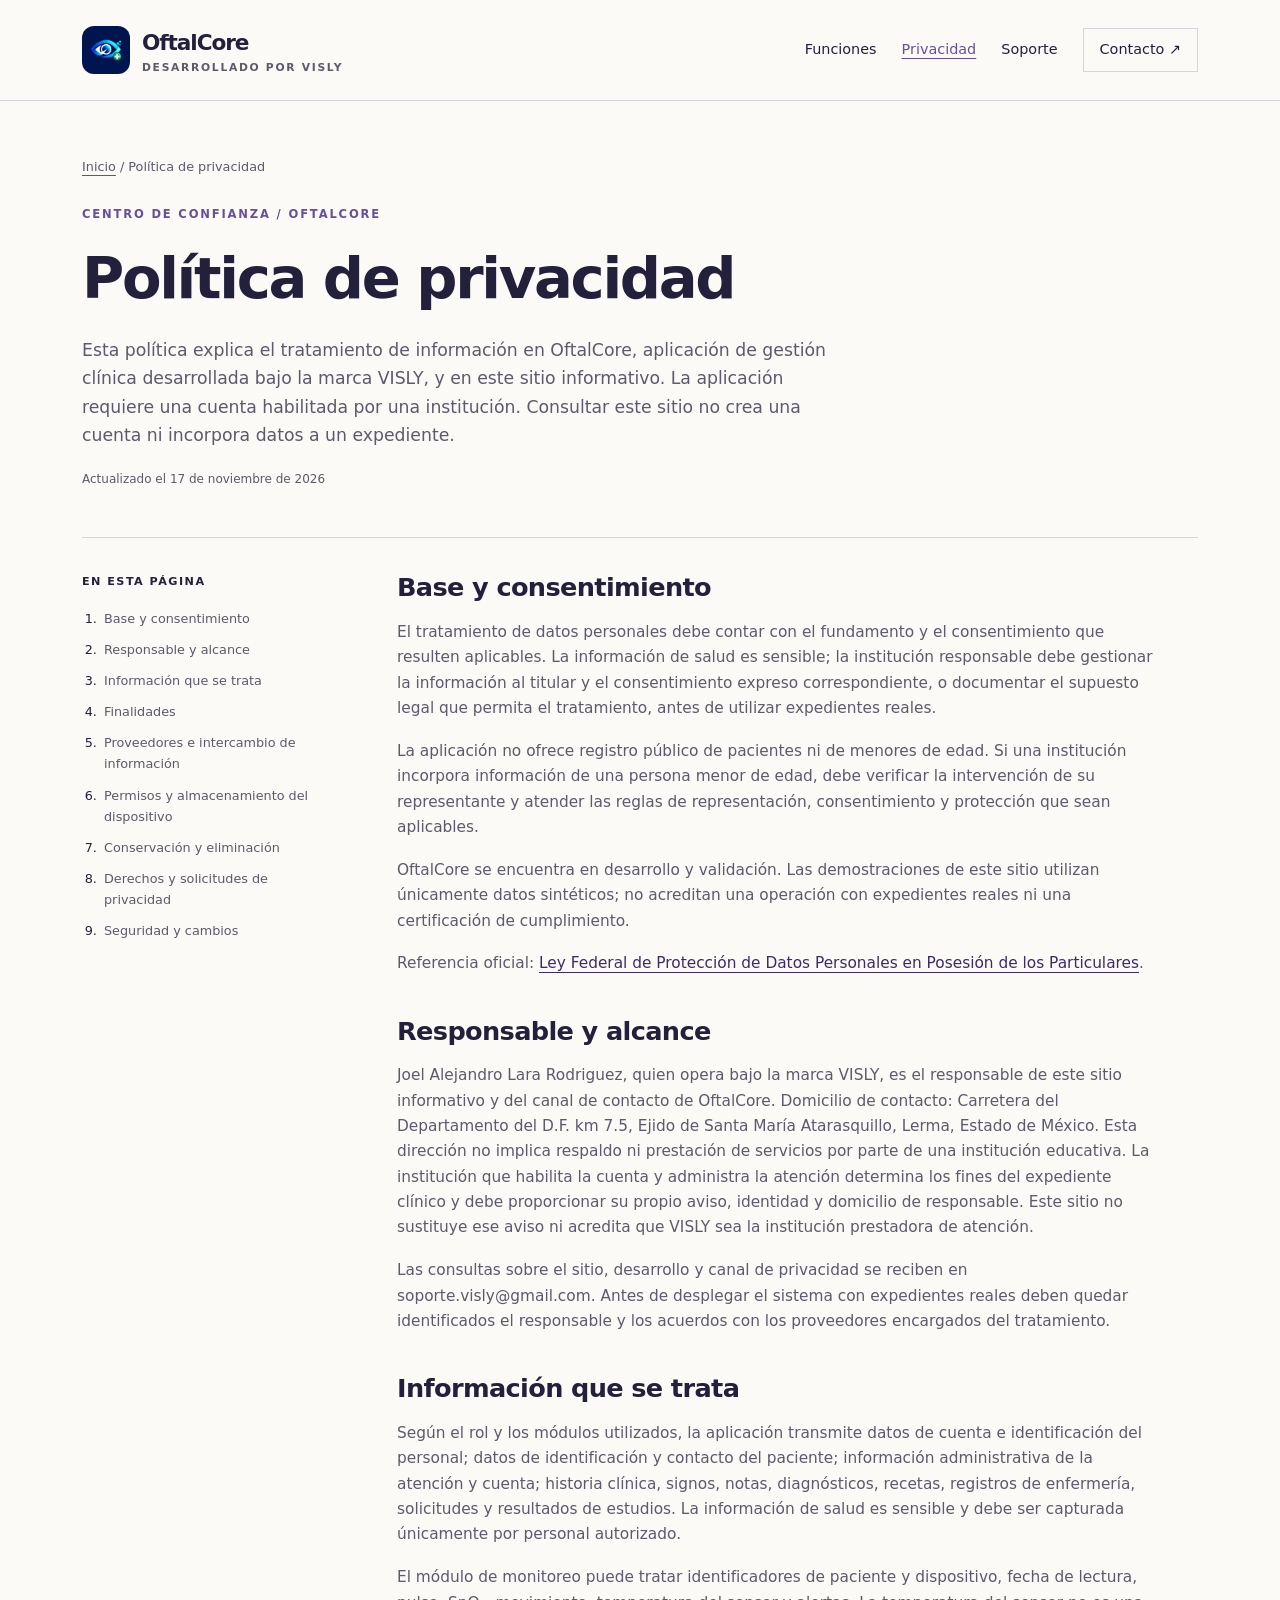
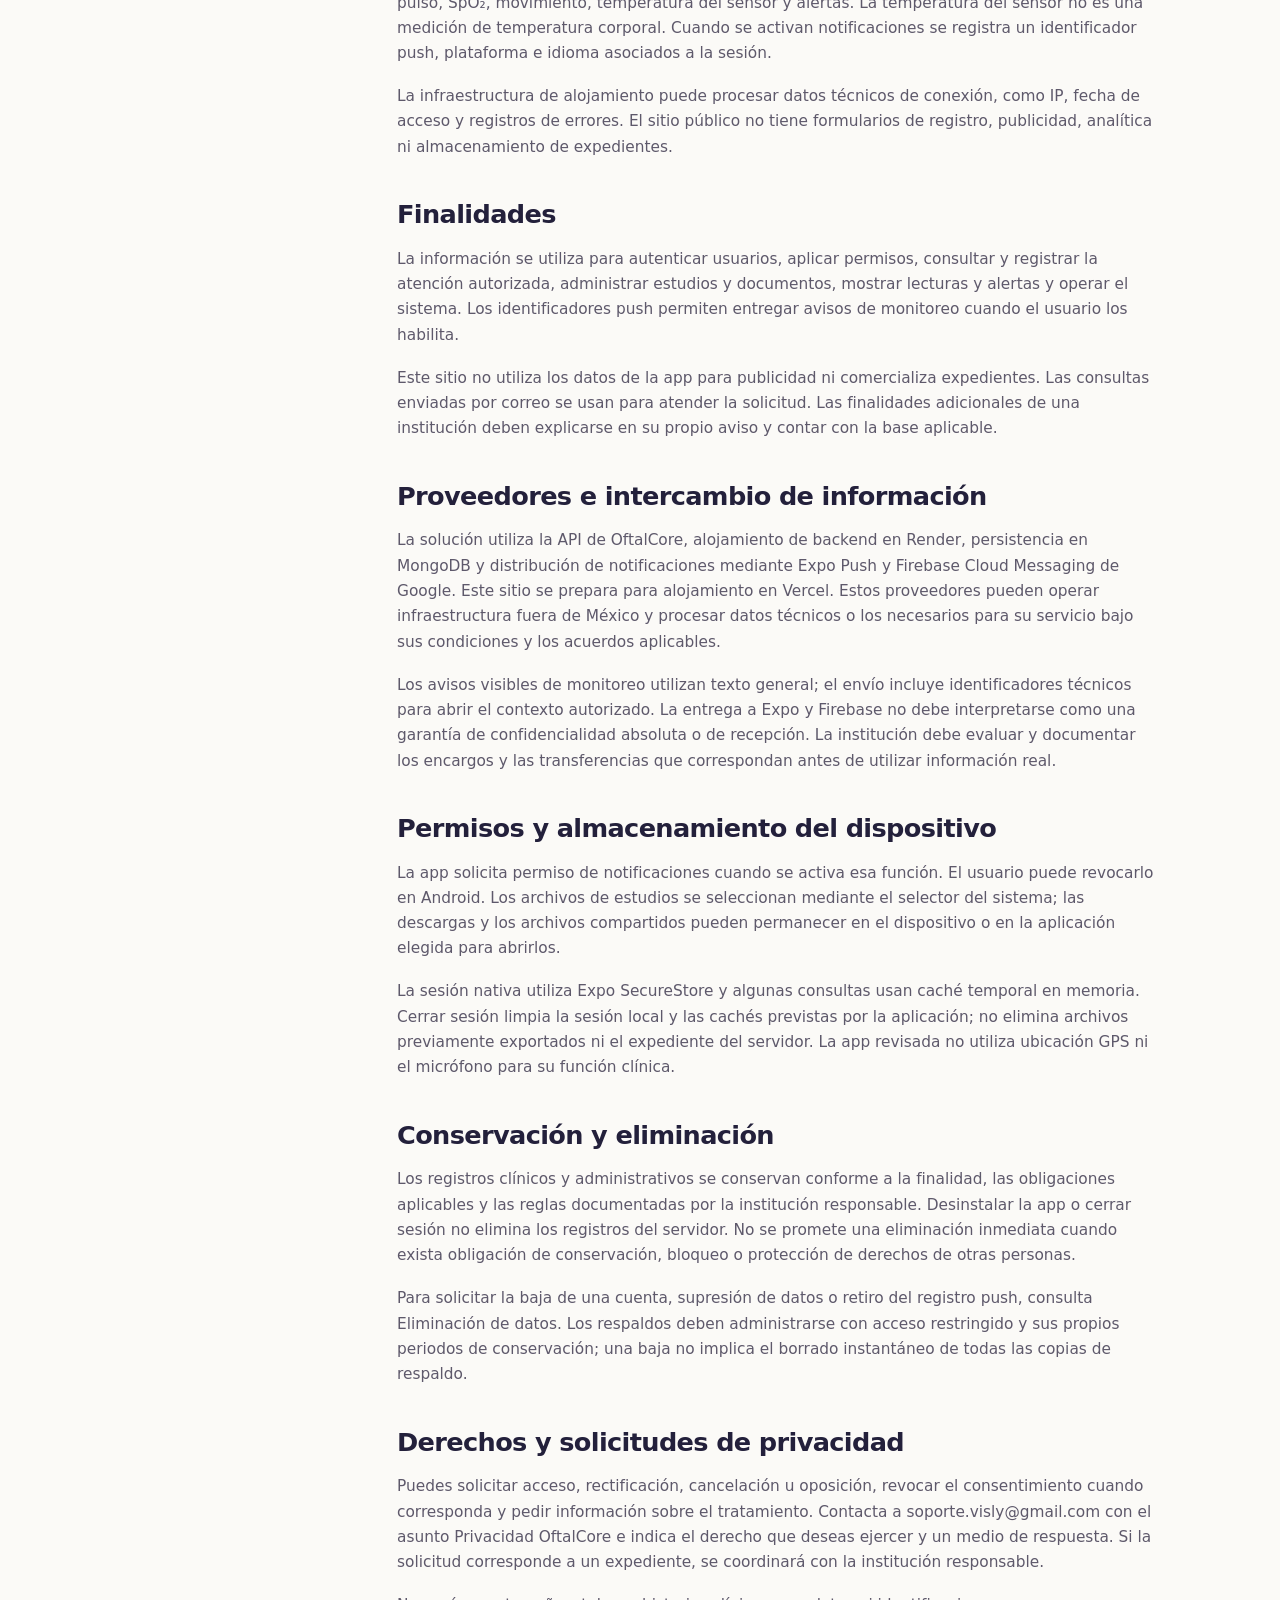
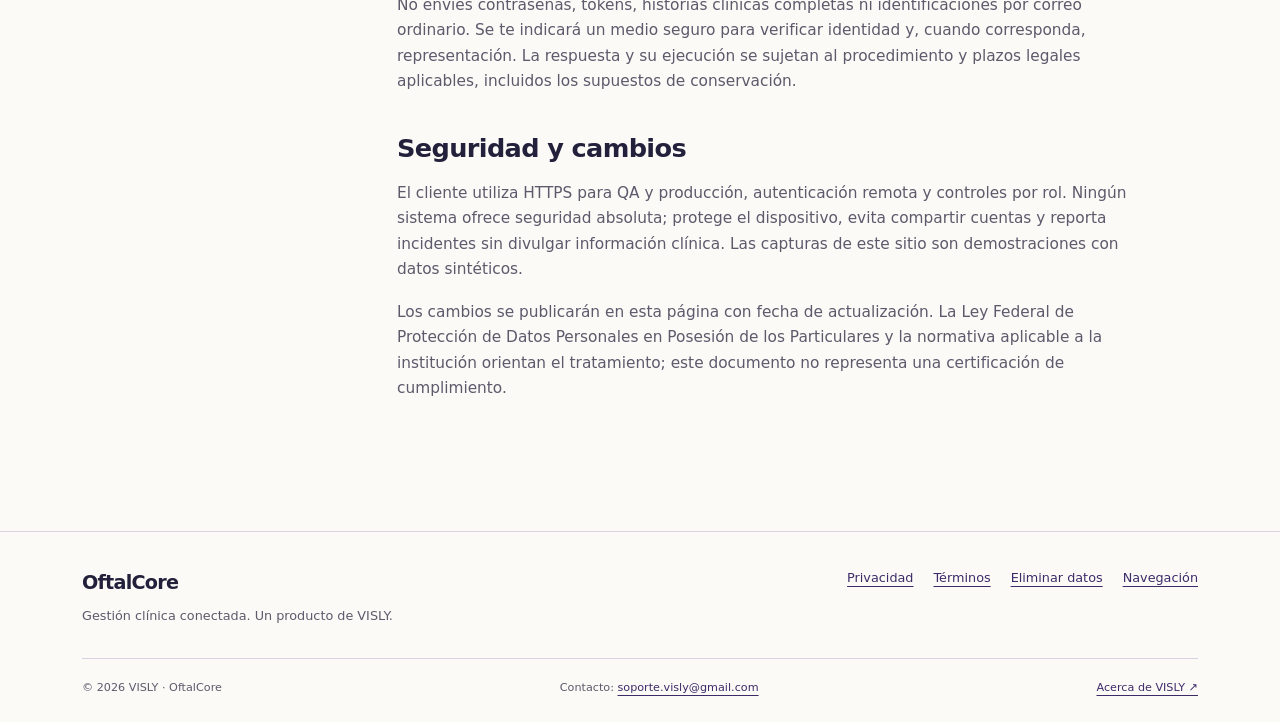
==== privacidad.html @ d4e3be28 "feat: sitio publico y centro de confianza de OftalCore" ====
<!doctype html>
<html lang="es"><head><meta charset="utf-8"><meta name="viewport" content="width=device-width,initial-scale=1"><title>Política de privacidad · OftalCore</title><meta name="description" content="Esta política explica el tratamiento de información en OftalCore, aplicación de gestión clínica desarrollada bajo la marca VISLY, y en este sitio informativo. La aplicación requiere una cuenta habilitada por una institución. Consultar este sitio no crea una cuenta ni incorpora datos a un expediente."><meta name="theme-color" content="#66509d"><link rel="icon" href="assets/oftalcore-icon.png" type="image/png"><link rel="stylesheet" href="assets/styles.css"><script src="assets/main.js" defer></script></head><body><a class="skip" href="#contenido">Saltar al contenido</a><header class="site-header"><nav class="nav wrap" aria-label="Navegación principal"><a class="brand" href="index.html"><img src="assets/oftalcore-icon.png" alt="" width="48" height="48"><span class="brand-name">OftalCore<small>Desarrollado por VISLY</small></span></a><button class="menu-toggle" type="button" aria-expanded="false" aria-controls="navigation">Menú</button><div class="nav-links" id="navigation"><a href="index.html#funcionalidades">Funciones</a><a href="privacidad.html" aria-current="page">Privacidad</a><a href="soporte.html">Soporte</a><a class="nav-contact" href="soporte.html#contacto">Contacto <span aria-hidden="true">↗</span></a></div></nav></header><main id="contenido" class="wrap"><header class="legal-hero"><p class="breadcrumb"><a href="index.html">Inicio</a> / Política de privacidad</p><p class="eyebrow">Centro de confianza / OftalCore</p><h1>Política de privacidad</h1><p class="lead">Esta política explica el tratamiento de información en OftalCore, aplicación de gestión clínica desarrollada bajo la marca VISLY, y en este sitio informativo. La aplicación requiere una cuenta habilitada por una institución. Consultar este sitio no crea una cuenta ni incorpora datos a un expediente.</p><p class="updated">Actualizado el 17 de noviembre de 2026</p></header><div class="legal-layout"><aside class="contents"><strong>En esta página</strong><ol><li><a href="#base-consentimiento">Base y consentimiento</a></li><li><a href="#seccion-1">Responsable y alcance</a></li><li><a href="#seccion-2">Información que se trata</a></li><li><a href="#seccion-3">Finalidades</a></li><li><a href="#seccion-4">Proveedores e intercambio de información</a></li><li><a href="#seccion-5">Permisos y almacenamiento del dispositivo</a></li><li><a href="#seccion-6">Conservación y eliminación</a></li><li><a href="#seccion-7">Derechos y solicitudes de privacidad</a></li><li><a href="#seccion-8">Seguridad y cambios</a></li></ol></aside><article class="legal-copy"><section id="base-consentimiento"><h2>Base y consentimiento</h2><p>El tratamiento de datos personales debe contar con el fundamento y el consentimiento que resulten aplicables. La información de salud es sensible; la institución responsable debe gestionar la información al titular y el consentimiento expreso correspondiente, o documentar el supuesto legal que permita el tratamiento, antes de utilizar expedientes reales.</p><p>La aplicación no ofrece registro público de pacientes ni de menores de edad. Si una institución incorpora información de una persona menor de edad, debe verificar la intervención de su representante y atender las reglas de representación, consentimiento y protección que sean aplicables.</p><p>OftalCore se encuentra en desarrollo y validación. Las demostraciones de este sitio utilizan únicamente datos sintéticos; no acreditan una operación con expedientes reales ni una certificación de cumplimiento.</p><p>Referencia oficial: <a href="https://www.diputados.gob.mx/LeyesBiblio/pdf/LFPDPPP.pdf">Ley Federal de Protección de Datos Personales en Posesión de los Particulares</a>.</p></section><section id="seccion-1"><h2>Responsable y alcance</h2><p>Joel Alejandro Lara Rodriguez, quien opera bajo la marca VISLY, es el responsable de este sitio informativo y del canal de contacto de OftalCore. Domicilio de contacto: Carretera del Departamento del D.F. km 7.5, Ejido de Santa María Atarasquillo, Lerma, Estado de México. Esta dirección no implica respaldo ni prestación de servicios por parte de una institución educativa. La institución que habilita la cuenta y administra la atención determina los fines del expediente clínico y debe proporcionar su propio aviso, identidad y domicilio de responsable. Este sitio no sustituye ese aviso ni acredita que VISLY sea la institución prestadora de atención.</p><p>Las consultas sobre el sitio, desarrollo y canal de privacidad se reciben en soporte.visly@gmail.com. Antes de desplegar el sistema con expedientes reales deben quedar identificados el responsable y los acuerdos con los proveedores encargados del tratamiento.</p></section><section id="seccion-2"><h2>Información que se trata</h2><p>Según el rol y los módulos utilizados, la aplicación transmite datos de cuenta e identificación del personal; datos de identificación y contacto del paciente; información administrativa de la atención y cuenta; historia clínica, signos, notas, diagnósticos, recetas, registros de enfermería, solicitudes y resultados de estudios. La información de salud es sensible y debe ser capturada únicamente por personal autorizado.</p><p>El módulo de monitoreo puede tratar identificadores de paciente y dispositivo, fecha de lectura, pulso, SpO₂, movimiento, temperatura del sensor y alertas. La temperatura del sensor no es una medición de temperatura corporal. Cuando se activan notificaciones se registra un identificador push, plataforma e idioma asociados a la sesión.</p><p>La infraestructura de alojamiento puede procesar datos técnicos de conexión, como IP, fecha de acceso y registros de errores. El sitio público no tiene formularios de registro, publicidad, analítica ni almacenamiento de expedientes.</p></section><section id="seccion-3"><h2>Finalidades</h2><p>La información se utiliza para autenticar usuarios, aplicar permisos, consultar y registrar la atención autorizada, administrar estudios y documentos, mostrar lecturas y alertas y operar el sistema. Los identificadores push permiten entregar avisos de monitoreo cuando el usuario los habilita.</p><p>Este sitio no utiliza los datos de la app para publicidad ni comercializa expedientes. Las consultas enviadas por correo se usan para atender la solicitud. Las finalidades adicionales de una institución deben explicarse en su propio aviso y contar con la base aplicable.</p></section><section id="seccion-4"><h2>Proveedores e intercambio de información</h2><p>La solución utiliza la API de OftalCore, alojamiento de backend en Render, persistencia en MongoDB y distribución de notificaciones mediante Expo Push y Firebase Cloud Messaging de Google. Este sitio se prepara para alojamiento en Vercel. Estos proveedores pueden operar infraestructura fuera de México y procesar datos técnicos o los necesarios para su servicio bajo sus condiciones y los acuerdos aplicables.</p><p>Los avisos visibles de monitoreo utilizan texto general; el envío incluye identificadores técnicos para abrir el contexto autorizado. La entrega a Expo y Firebase no debe interpretarse como una garantía de confidencialidad absoluta o de recepción. La institución debe evaluar y documentar los encargos y las transferencias que correspondan antes de utilizar información real.</p></section><section id="seccion-5"><h2>Permisos y almacenamiento del dispositivo</h2><p>La app solicita permiso de notificaciones cuando se activa esa función. El usuario puede revocarlo en Android. Los archivos de estudios se seleccionan mediante el selector del sistema; las descargas y los archivos compartidos pueden permanecer en el dispositivo o en la aplicación elegida para abrirlos.</p><p>La sesión nativa utiliza Expo SecureStore y algunas consultas usan caché temporal en memoria. Cerrar sesión limpia la sesión local y las cachés previstas por la aplicación; no elimina archivos previamente exportados ni el expediente del servidor. La app revisada no utiliza ubicación GPS ni el micrófono para su función clínica.</p></section><section id="seccion-6"><h2>Conservación y eliminación</h2><p>Los registros clínicos y administrativos se conservan conforme a la finalidad, las obligaciones aplicables y las reglas documentadas por la institución responsable. Desinstalar la app o cerrar sesión no elimina los registros del servidor. No se promete una eliminación inmediata cuando exista obligación de conservación, bloqueo o protección de derechos de otras personas.</p><p>Para solicitar la baja de una cuenta, supresión de datos o retiro del registro push, consulta Eliminación de datos. Los respaldos deben administrarse con acceso restringido y sus propios periodos de conservación; una baja no implica el borrado instantáneo de todas las copias de respaldo.</p></section><section id="seccion-7"><h2>Derechos y solicitudes de privacidad</h2><p>Puedes solicitar acceso, rectificación, cancelación u oposición, revocar el consentimiento cuando corresponda y pedir información sobre el tratamiento. Contacta a soporte.visly@gmail.com con el asunto Privacidad OftalCore e indica el derecho que deseas ejercer y un medio de respuesta. Si la solicitud corresponde a un expediente, se coordinará con la institución responsable.</p><p>No envíes contraseñas, tokens, historias clínicas completas ni identificaciones por correo ordinario. Se te indicará un medio seguro para verificar identidad y, cuando corresponda, representación. La respuesta y su ejecución se sujetan al procedimiento y plazos legales aplicables, incluidos los supuestos de conservación.</p></section><section id="seccion-8"><h2>Seguridad y cambios</h2><p>El cliente utiliza HTTPS para QA y producción, autenticación remota y controles por rol. Ningún sistema ofrece seguridad absoluta; protege el dispositivo, evita compartir cuentas y reporta incidentes sin divulgar información clínica. Las capturas de este sitio son demostraciones con datos sintéticos.</p><p>Los cambios se publicarán en esta página con fecha de actualización. La Ley Federal de Protección de Datos Personales en Posesión de los Particulares y la normativa aplicable a la institución orientan el tratamiento; este documento no representa una certificación de cumplimiento.</p></section></article></div></main><footer class="site-footer"><div class="wrap"><div class="footer-top"><div class="footer-brand"><strong>OftalCore</strong><p>Gestión clínica conectada. Un producto de VISLY.</p></div><nav class="footer-links" aria-label="Información legal"><a href="privacidad.html">Privacidad</a><a href="terminos.html">Términos</a><a href="eliminacion.html">Eliminar datos</a><a href="cookies.html">Navegación</a></nav></div><div class="footer-bottom"><span>© 2026 VISLY · OftalCore</span><span>Contacto: <a href="mailto:soporte.visly@gmail.com">soporte.visly@gmail.com</a></span><a href="https://github.com/JoelLara10/VISLY" rel="noopener">Acerca de VISLY ↗</a></div></div></footer></body></html>
---- assets/styles.css ----
:root{--ink:#23203b;--purple:#66509d;--deep:#3d2b69;--lavender:#ede8f5;--paper:#fbfaf7;--line:#d9d2e3;--muted:#5e596b;--white:#fff;--width:1180px;font-family:system-ui,-apple-system,BlinkMacSystemFont,"Segoe UI",sans-serif;color:var(--ink);background:var(--paper);font-synthesis:none}*{box-sizing:border-box}html{scroll-behavior:smooth;scroll-padding-top:100px}body{margin:0;font-size:16px;line-height:1.65}a{color:var(--deep);text-underline-offset:4px}a:hover{color:var(--purple)}button,a{-webkit-tap-highlight-color:transparent}a:focus-visible,button:focus-visible,summary:focus-visible{outline:3px solid #b88118;outline-offset:5px}img{max-width:100%;height:auto;display:block}button{font:inherit}h1,h2,h3,p{margin:0}h1,h2,h3{line-height:1.12;letter-spacing:-.04em}h1{font-size:clamp(2.8rem,5.2vw,5.6rem);font-weight:650}h2{font-size:clamp(2rem,3.4vw,3.5rem);font-weight:620}h3{font-size:1.35rem;font-weight:650;letter-spacing:-.025em}p+p{margin-top:1.1rem}.wrap{max-width:var(--width);margin:auto;padding-inline:32px}.skip{position:absolute;top:-70px;left:20px;background:var(--ink);color:white;padding:12px;z-index:20}.skip:focus{top:10px}.site-header{border-bottom:1px solid var(--line);background:var(--paper)}.nav{display:flex;align-items:center;min-height:100px;gap:28px}.brand{display:flex;gap:12px;align-items:center;color:var(--ink);text-decoration:none;margin-right:auto}.brand img{width:48px;height:48px;border-radius:12px}.brand-name{font-weight:700;font-size:1.35rem;letter-spacing:-.05em}.brand small{display:block;font-size:.67rem;letter-spacing:.16em;font-weight:600;text-transform:uppercase;color:var(--muted);line-height:1.4}.nav-links{display:flex;align-items:center;gap:25px}.nav-links a{font-size:.9rem;text-decoration:none;color:var(--ink)}.nav-links a:hover,.nav-links a[aria-current=page]{color:var(--purple);text-decoration:underline}.nav-links .nav-contact{border:1px solid var(--line);padding:9px 16px}.menu-toggle{display:none;background:none;border:1px solid var(--line);padding:8px 13px;color:var(--ink)}.eyebrow{text-transform:uppercase;letter-spacing:.16em;font-size:.72rem;font-weight:700;color:var(--purple);margin-bottom:23px}.hero{padding-block:85px 90px;display:grid;grid-template-columns:1.25fr .85fr;gap:70px;align-items:center}.hero h1 span{color:var(--purple)}.hero .lead{font-size:1.15rem;color:var(--muted);max-width:550px;margin-top:28px;line-height:1.7}.actions{display:flex;gap:13px;align-items:center;flex-wrap:wrap;margin-top:32px}.button{display:inline-flex;align-items:center;justify-content:center;gap:20px;background:var(--purple);color:white;text-decoration:none;font-weight:650;font-size:.88rem;padding:14px 21px;border:1px solid var(--purple);transition:background .15s}.button:hover{color:white;background:var(--deep);border-color:var(--deep)}.button.secondary{background:transparent;border-color:var(--line);color:var(--ink)}.button.secondary:hover{background:var(--lavender)}.arrow{font-size:1.2rem;font-weight:400}.hero-note{display:flex;gap:10px;align-items:center;margin-top:26px;font-size:.76rem;color:var(--muted)}.hero-note::before{content:"";width:7px;height:7px;border-radius:50%;background:var(--purple);flex:none}.product-stage{background:var(--lavender);padding:30px 28px 24px;position:relative;border-radius:4px;min-width:0}.product-stage::before{content:"OFTALCORE / APP ANDROID";display:block;font-size:.6rem;letter-spacing:.17em;color:var(--deep);font-weight:700;margin-bottom:18px}.phone{max-width:240px;margin:auto;border:7px solid #2d2540;border-radius:30px;overflow:hidden;box-shadow:10px 15px 0 #d8cfe7;background:#f7fbff}.phone img{width:100%}.product-caption{margin-top:22px;color:var(--muted);font-size:.72rem;line-height:1.6}.intro-strip{border-block:1px solid var(--line);padding-block:26px;display:flex;justify-content:space-between;align-items:center;gap:30px}.intro-strip p{font-size:.9rem;max-width:540px;color:var(--muted)}.intro-strip strong{font-size:.95rem;font-weight:650}.section{padding-block:86px}.section-intro{display:grid;grid-template-columns:.6fr 1.4fr;gap:50px;margin-bottom:50px}.section-intro p{color:var(--muted);max-width:620px;margin-top:22px}.index-label{font-size:.76rem;text-transform:uppercase;letter-spacing:.13em;color:var(--muted);padding-top:9px}.feature-list{border-top:1px solid var(--line)}.feature-row{display:grid;grid-template-columns:65px .9fr 1.1fr;gap:25px;align-items:start;padding-block:29px;border-bottom:1px solid var(--line)}.feature-number{font-size:.8rem;color:var(--purple);font-weight:650}.feature-row p{color:var(--muted);font-size:.95rem}.monitoring{background:var(--deep);color:white;padding-block:72px}.monitoring .wrap{display:grid;grid-template-columns:1.15fr .85fr;gap:80px;align-items:start}.monitoring .eyebrow{color:#d5c9ed}.monitoring h2{max-width:610px}.monitoring p{color:#e2d9ef;margin-top:24px;max-width:650px}.monitoring .aside{border-left:1px solid #79669a;padding-left:28px;font-size:.9rem}.monitoring .aside strong{display:block;color:white;font-size:1rem;margin-bottom:12px}.monitoring .aside p{margin-top:0}.trust{display:grid;grid-template-columns:1fr 1fr;gap:90px;align-items:start}.trust p{color:var(--muted);margin-top:22px}.trust-links{border-top:1px solid var(--line)}.trust-links a{display:flex;justify-content:space-between;align-items:center;gap:20px;padding-block:20px;border-bottom:1px solid var(--line);text-decoration:none;font-size:1.1rem}.trust-links a span{font-size:.7rem;color:var(--muted);display:block;margin-top:4px}.cta-strip{display:flex;align-items:center;justify-content:space-between;gap:30px;background:var(--lavender);padding:40px}.cta-strip h2{font-size:1.9rem}.cta-strip p{color:var(--muted);margin-top:10px}.site-footer{border-top:1px solid var(--line);padding-block:35px 24px}.footer-top{display:flex;justify-content:space-between;gap:30px;align-items:flex-start}.footer-brand strong{font-size:1.2rem;letter-spacing:-.04em}.footer-brand p{font-size:.8rem;color:var(--muted);margin-top:6px}.footer-links{display:flex;gap:20px;flex-wrap:wrap;font-size:.8rem}.footer-bottom{margin-top:32px;padding-top:20px;border-top:1px solid var(--line);display:flex;justify-content:space-between;gap:20px;font-size:.7rem;color:var(--muted)}.legal-hero{padding-block:55px 48px;max-width:900px}.breadcrumb{font-size:.8rem;margin-bottom:28px;color:var(--muted)}.breadcrumb a{color:var(--muted)}.legal-hero h1{font-size:clamp(2.6rem,4.5vw,4.3rem)}.legal-hero .lead{margin-top:24px;font-size:1.08rem;color:var(--muted);max-width:760px}.updated{font-size:.75rem;color:var(--muted);margin-top:20px}.legal-layout{display:grid;grid-template-columns:250px 1fr;gap:65px;padding-block:35px 90px;border-top:1px solid var(--line)}.contents{font-size:.8rem;position:sticky;top:30px;align-self:start}.contents strong{display:block;margin-bottom:16px;font-size:.7rem;letter-spacing:.13em;text-transform:uppercase}.contents ol{margin:0;padding-left:19px}.contents li{margin-block:10px;padding-left:3px}.contents a{text-decoration:none;color:var(--muted)}.contents a:hover{text-decoration:underline;color:var(--purple)}.legal-copy{min-width:0;max-width:760px}.legal-copy section{margin-bottom:40px;scroll-margin-top:35px}.legal-copy h2{font-size:1.6rem;margin-bottom:18px;letter-spacing:-.025em}.legal-copy h3{font-size:1.1rem;margin-block:20px 10px}.legal-copy p,.legal-copy li{color:var(--muted);font-size:.96rem}.legal-copy ul,.legal-copy ol{padding-left:22px}.legal-copy li{margin-block:9px}.legal-copy .contact-block{border-top:1px solid var(--line);border-bottom:1px solid var(--line);padding-block:24px}.legal-copy .contact-block a{overflow-wrap:anywhere}.notice{border-left:3px solid var(--purple);padding-left:20px;margin-block:26px;color:var(--muted);font-size:.9rem}.support-grid{display:grid;grid-template-columns:1fr 1fr;gap:42px;margin-block:45px}.support-grid article{border-top:2px solid var(--purple);padding-top:23px}.support-grid p{color:var(--muted);font-size:.95rem;margin-top:18px}.support-grid .button{margin-top:22px}.faq{margin-top:40px;border-top:1px solid var(--line)}details{border-bottom:1px solid var(--line);padding:19px 0}summary{cursor:pointer;font-weight:600}details p{padding-top:17px;color:var(--muted)}.sr-only{position:absolute;width:1px;height:1px;padding:0;margin:-1px;overflow:hidden;clip:rect(0,0,0,0);white-space:nowrap;border:0}@media(max-width:950px){.hero{gap:35px}.nav-links{gap:16px}.section-intro{grid-template-columns:.4fr 1fr;gap:30px}.trust{gap:45px}.legal-layout{grid-template-columns:200px 1fr;gap:35px}.monitoring .wrap{gap:40px}.hero{padding-top:60px}.product-stage{padding-inline:20px}}@media(max-width:720px){.wrap{padding-inline:23px}.nav{min-height:82px;flex-wrap:wrap;gap:0;position:relative}.brand img{width:40px;height:40px}.brand-name{font-size:1.2rem}.menu-toggle{display:block}.nav-links{display:flex;flex-wrap:wrap;gap:15px 24px;width:100%;padding-block:0 20px}.js .nav-links{display:none}.js .nav-links.is-open{display:flex}.nav-links a{font-size:.85rem}.nav-links .nav-contact{padding:0;border:0}.hero{grid-template-columns:1fr;gap:42px;padding-block:48px 52px}.hero h1{max-width:600px;font-size:clamp(2.7rem,10.5vw,4.3rem)}.hero .lead{font-size:1rem;margin-top:23px}.hero .eyebrow{margin-bottom:20px}.product-stage{max-width:440px;width:100%;justify-self:center;padding:25px 25px 20px}.phone{max-width:208px}.product-caption{max-width:320px;margin-inline:auto}.intro-strip{align-items:flex-start;flex-direction:column;gap:8px;padding-block:24px}.section{padding-block:55px}.section-intro{grid-template-columns:1fr;gap:17px;margin-bottom:32px}.section-intro p{margin-top:17px}.feature-row{grid-template-columns:35px 1fr;gap:12px;padding-block:25px}.feature-row p{grid-column:2;font-size:.91rem}.feature-row h3{font-size:1.25rem}.monitoring{padding-block:50px}.monitoring .wrap{grid-template-columns:1fr;gap:30px}.monitoring .aside{padding-left:20px}.trust{grid-template-columns:1fr;gap:30px}.cta-strip{padding:28px;flex-direction:column;align-items:flex-start}.cta-strip .button{width:100%}.footer-top,.footer-bottom{flex-direction:column;gap:22px}.footer-links{gap:13px 20px}.footer-bottom{gap:7px;margin-top:24px}.legal-hero{padding-block:35px}.legal-hero h1{font-size:2.6rem}.legal-layout{grid-template-columns:1fr;gap:35px;padding-block:30px 55px}.contents{position:static}.contents ol{display:grid;grid-template-columns:1fr 1fr;gap:0 24px}.legal-copy h2{font-size:1.5rem}.support-grid{grid-template-columns:1fr;gap:30px}.actions .button{padding-inline:17px}.legal-copy section{scroll-margin-top:20px}}@media(prefers-reduced-motion:reduce){html{scroll-behavior:auto}*{transition:none!important;animation:none!important}}
:where(.product-stage){margin:0}.support-grid h2{font-size:1.8rem}.hero>div{min-width:0}@media(max-width:720px){.menu-toggle{display:none}.js .menu-toggle{display:block}}
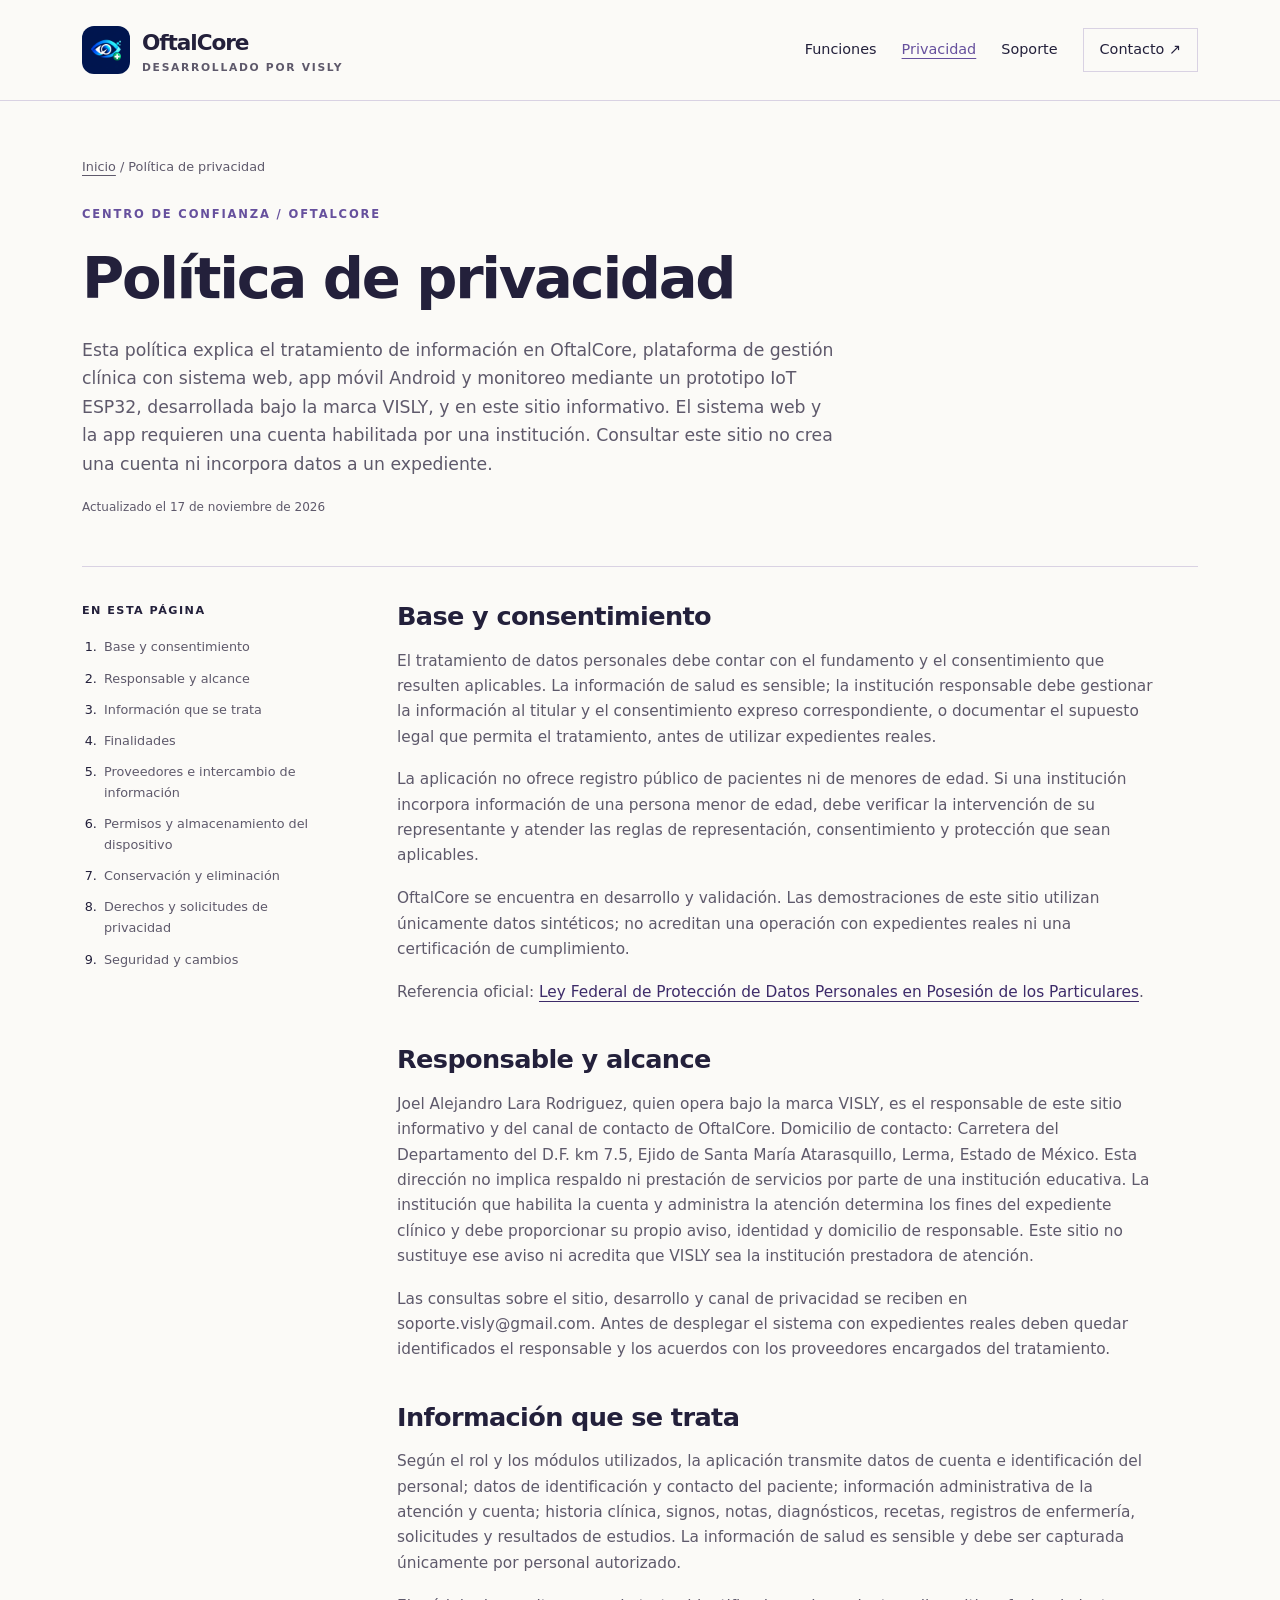
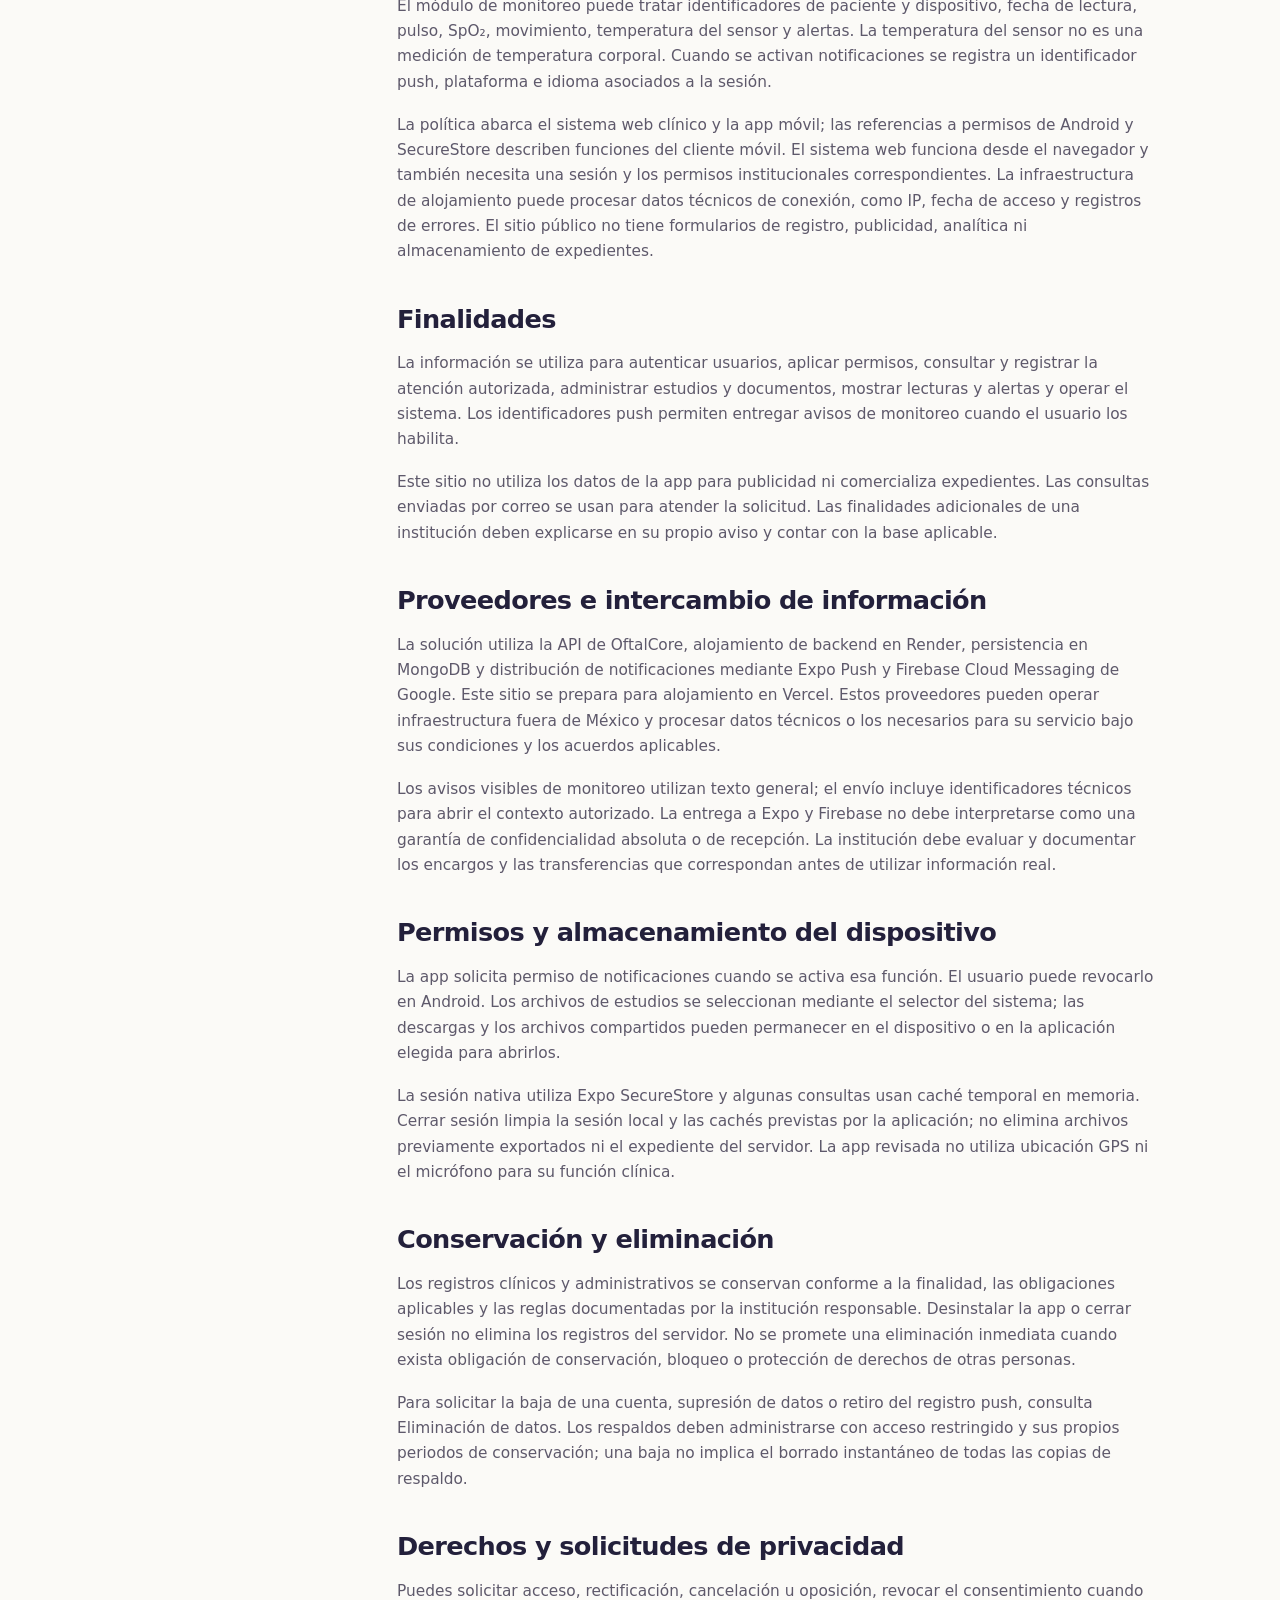
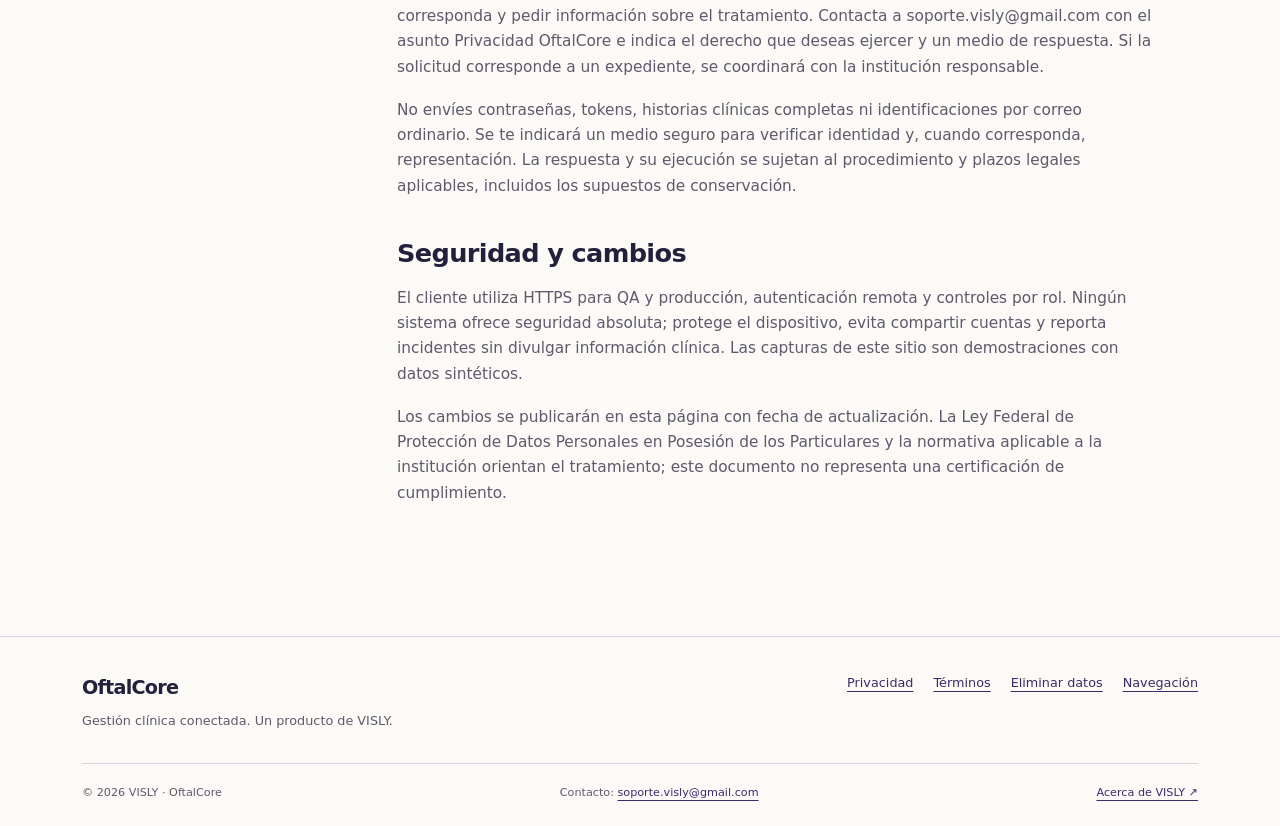
==== commit d532b0b3: "fix: presentar sistema web app Android y prototipo IoT" ====
--- a/privacidad.html
+++ b/privacidad.html
@@ -1,2 +1,2 @@
 <!doctype html>
-<html lang="es"><head><meta charset="utf-8"><meta name="viewport" content="width=device-width,initial-scale=1"><title>Política de privacidad · OftalCore</title><meta name="description" content="Esta política explica el tratamiento de información en OftalCore, aplicación de gestión clínica desarrollada bajo la marca VISLY, y en este sitio informativo. La aplicación requiere una cuenta habilitada por una institución. Consultar este sitio no crea una cuenta ni incorpora datos a un expediente."><meta name="theme-color" content="#66509d"><link rel="icon" href="assets/oftalcore-icon.png" type="image/png"><link rel="stylesheet" href="assets/styles.css"><script src="assets/main.js" defer></script></head><body><a class="skip" href="#contenido">Saltar al contenido</a><header class="site-header"><nav class="nav wrap" aria-label="Navegación principal"><a class="brand" href="index.html"><img src="assets/oftalcore-icon.png" alt="" width="48" height="48"><span class="brand-name">OftalCore<small>Desarrollado por VISLY</small></span></a><button class="menu-toggle" type="button" aria-expanded="false" aria-controls="navigation">Menú</button><div class="nav-links" id="navigation"><a href="index.html#funcionalidades">Funciones</a><a href="privacidad.html" aria-current="page">Privacidad</a><a href="soporte.html">Soporte</a><a class="nav-contact" href="soporte.html#contacto">Contacto <span aria-hidden="true">↗</span></a></div></nav></header><main id="contenido" class="wrap"><header class="legal-hero"><p class="breadcrumb"><a href="index.html">Inicio</a> / Política de privacidad</p><p class="eyebrow">Centro de confianza / OftalCore</p><h1>Política de privacidad</h1><p class="lead">Esta política explica el tratamiento de información en OftalCore, aplicación de gestión clínica desarrollada bajo la marca VISLY, y en este sitio informativo. La aplicación requiere una cuenta habilitada por una institución. Consultar este sitio no crea una cuenta ni incorpora datos a un expediente.</p><p class="updated">Actualizado el 17 de noviembre de 2026</p></header><div class="legal-layout"><aside class="contents"><strong>En esta página</strong><ol><li><a href="#base-consentimiento">Base y consentimiento</a></li><li><a href="#seccion-1">Responsable y alcance</a></li><li><a href="#seccion-2">Información que se trata</a></li><li><a href="#seccion-3">Finalidades</a></li><li><a href="#seccion-4">Proveedores e intercambio de información</a></li><li><a href="#seccion-5">Permisos y almacenamiento del dispositivo</a></li><li><a href="#seccion-6">Conservación y eliminación</a></li><li><a href="#seccion-7">Derechos y solicitudes de privacidad</a></li><li><a href="#seccion-8">Seguridad y cambios</a></li></ol></aside><article class="legal-copy"><section id="base-consentimiento"><h2>Base y consentimiento</h2><p>El tratamiento de datos personales debe contar con el fundamento y el consentimiento que resulten aplicables. La información de salud es sensible; la institución responsable debe gestionar la información al titular y el consentimiento expreso correspondiente, o documentar el supuesto legal que permita el tratamiento, antes de utilizar expedientes reales.</p><p>La aplicación no ofrece registro público de pacientes ni de menores de edad. Si una institución incorpora información de una persona menor de edad, debe verificar la intervención de su representante y atender las reglas de representación, consentimiento y protección que sean aplicables.</p><p>OftalCore se encuentra en desarrollo y validación. Las demostraciones de este sitio utilizan únicamente datos sintéticos; no acreditan una operación con expedientes reales ni una certificación de cumplimiento.</p><p>Referencia oficial: <a href="https://www.diputados.gob.mx/LeyesBiblio/pdf/LFPDPPP.pdf">Ley Federal de Protección de Datos Personales en Posesión de los Particulares</a>.</p></section><section id="seccion-1"><h2>Responsable y alcance</h2><p>Joel Alejandro Lara Rodriguez, quien opera bajo la marca VISLY, es el responsable de este sitio informativo y del canal de contacto de OftalCore. Domicilio de contacto: Carretera del Departamento del D.F. km 7.5, Ejido de Santa María Atarasquillo, Lerma, Estado de México. Esta dirección no implica respaldo ni prestación de servicios por parte de una institución educativa. La institución que habilita la cuenta y administra la atención determina los fines del expediente clínico y debe proporcionar su propio aviso, identidad y domicilio de responsable. Este sitio no sustituye ese aviso ni acredita que VISLY sea la institución prestadora de atención.</p><p>Las consultas sobre el sitio, desarrollo y canal de privacidad se reciben en soporte.visly@gmail.com. Antes de desplegar el sistema con expedientes reales deben quedar identificados el responsable y los acuerdos con los proveedores encargados del tratamiento.</p></section><section id="seccion-2"><h2>Información que se trata</h2><p>Según el rol y los módulos utilizados, la aplicación transmite datos de cuenta e identificación del personal; datos de identificación y contacto del paciente; información administrativa de la atención y cuenta; historia clínica, signos, notas, diagnósticos, recetas, registros de enfermería, solicitudes y resultados de estudios. La información de salud es sensible y debe ser capturada únicamente por personal autorizado.</p><p>El módulo de monitoreo puede tratar identificadores de paciente y dispositivo, fecha de lectura, pulso, SpO₂, movimiento, temperatura del sensor y alertas. La temperatura del sensor no es una medición de temperatura corporal. Cuando se activan notificaciones se registra un identificador push, plataforma e idioma asociados a la sesión.</p><p>La infraestructura de alojamiento puede procesar datos técnicos de conexión, como IP, fecha de acceso y registros de errores. El sitio público no tiene formularios de registro, publicidad, analítica ni almacenamiento de expedientes.</p></section><section id="seccion-3"><h2>Finalidades</h2><p>La información se utiliza para autenticar usuarios, aplicar permisos, consultar y registrar la atención autorizada, administrar estudios y documentos, mostrar lecturas y alertas y operar el sistema. Los identificadores push permiten entregar avisos de monitoreo cuando el usuario los habilita.</p><p>Este sitio no utiliza los datos de la app para publicidad ni comercializa expedientes. Las consultas enviadas por correo se usan para atender la solicitud. Las finalidades adicionales de una institución deben explicarse en su propio aviso y contar con la base aplicable.</p></section><section id="seccion-4"><h2>Proveedores e intercambio de información</h2><p>La solución utiliza la API de OftalCore, alojamiento de backend en Render, persistencia en MongoDB y distribución de notificaciones mediante Expo Push y Firebase Cloud Messaging de Google. Este sitio se prepara para alojamiento en Vercel. Estos proveedores pueden operar infraestructura fuera de México y procesar datos técnicos o los necesarios para su servicio bajo sus condiciones y los acuerdos aplicables.</p><p>Los avisos visibles de monitoreo utilizan texto general; el envío incluye identificadores técnicos para abrir el contexto autorizado. La entrega a Expo y Firebase no debe interpretarse como una garantía de confidencialidad absoluta o de recepción. La institución debe evaluar y documentar los encargos y las transferencias que correspondan antes de utilizar información real.</p></section><section id="seccion-5"><h2>Permisos y almacenamiento del dispositivo</h2><p>La app solicita permiso de notificaciones cuando se activa esa función. El usuario puede revocarlo en Android. Los archivos de estudios se seleccionan mediante el selector del sistema; las descargas y los archivos compartidos pueden permanecer en el dispositivo o en la aplicación elegida para abrirlos.</p><p>La sesión nativa utiliza Expo SecureStore y algunas consultas usan caché temporal en memoria. Cerrar sesión limpia la sesión local y las cachés previstas por la aplicación; no elimina archivos previamente exportados ni el expediente del servidor. La app revisada no utiliza ubicación GPS ni el micrófono para su función clínica.</p></section><section id="seccion-6"><h2>Conservación y eliminación</h2><p>Los registros clínicos y administrativos se conservan conforme a la finalidad, las obligaciones aplicables y las reglas documentadas por la institución responsable. Desinstalar la app o cerrar sesión no elimina los registros del servidor. No se promete una eliminación inmediata cuando exista obligación de conservación, bloqueo o protección de derechos de otras personas.</p><p>Para solicitar la baja de una cuenta, supresión de datos o retiro del registro push, consulta Eliminación de datos. Los respaldos deben administrarse con acceso restringido y sus propios periodos de conservación; una baja no implica el borrado instantáneo de todas las copias de respaldo.</p></section><section id="seccion-7"><h2>Derechos y solicitudes de privacidad</h2><p>Puedes solicitar acceso, rectificación, cancelación u oposición, revocar el consentimiento cuando corresponda y pedir información sobre el tratamiento. Contacta a soporte.visly@gmail.com con el asunto Privacidad OftalCore e indica el derecho que deseas ejercer y un medio de respuesta. Si la solicitud corresponde a un expediente, se coordinará con la institución responsable.</p><p>No envíes contraseñas, tokens, historias clínicas completas ni identificaciones por correo ordinario. Se te indicará un medio seguro para verificar identidad y, cuando corresponda, representación. La respuesta y su ejecución se sujetan al procedimiento y plazos legales aplicables, incluidos los supuestos de conservación.</p></section><section id="seccion-8"><h2>Seguridad y cambios</h2><p>El cliente utiliza HTTPS para QA y producción, autenticación remota y controles por rol. Ningún sistema ofrece seguridad absoluta; protege el dispositivo, evita compartir cuentas y reporta incidentes sin divulgar información clínica. Las capturas de este sitio son demostraciones con datos sintéticos.</p><p>Los cambios se publicarán en esta página con fecha de actualización. La Ley Federal de Protección de Datos Personales en Posesión de los Particulares y la normativa aplicable a la institución orientan el tratamiento; este documento no representa una certificación de cumplimiento.</p></section></article></div></main><footer class="site-footer"><div class="wrap"><div class="footer-top"><div class="footer-brand"><strong>OftalCore</strong><p>Gestión clínica conectada. Un producto de VISLY.</p></div><nav class="footer-links" aria-label="Información legal"><a href="privacidad.html">Privacidad</a><a href="terminos.html">Términos</a><a href="eliminacion.html">Eliminar datos</a><a href="cookies.html">Navegación</a></nav></div><div class="footer-bottom"><span>© 2026 VISLY · OftalCore</span><span>Contacto: <a href="mailto:soporte.visly@gmail.com">soporte.visly@gmail.com</a></span><a href="https://github.com/JoelLara10/VISLY" rel="noopener">Acerca de VISLY ↗</a></div></div></footer></body></html>
+<html lang="es"><head><meta charset="utf-8"><meta name="viewport" content="width=device-width,initial-scale=1"><title>Política de privacidad · OftalCore</title><meta name="description" content="Esta política explica el tratamiento de información en OftalCore, plataforma de gestión clínica con sistema web, app móvil Android y monitoreo mediante un prototipo IoT ESP32, desarrollada bajo la marca VISLY, y en este sitio informativo. El sistema web y la app requieren una cuenta habilitada por una institución. Consultar este sitio no crea una cuenta ni incorpora datos a un expediente."><meta name="theme-color" content="#66509d"><link rel="icon" href="assets/oftalcore-icon.png" type="image/png"><link rel="stylesheet" href="assets/styles.css"><script src="assets/main.js" defer></script></head><body><a class="skip" href="#contenido">Saltar al contenido</a><header class="site-header"><nav class="nav wrap" aria-label="Navegación principal"><a class="brand" href="index.html"><img src="assets/oftalcore-icon.png" alt="" width="48" height="48"><span class="brand-name">OftalCore<small>Desarrollado por VISLY</small></span></a><button class="menu-toggle" type="button" aria-expanded="false" aria-controls="navigation">Menú</button><div class="nav-links" id="navigation"><a href="index.html#funcionalidades">Funciones</a><a href="privacidad.html" aria-current="page">Privacidad</a><a href="soporte.html">Soporte</a><a class="nav-contact" href="soporte.html#contacto">Contacto <span aria-hidden="true">↗</span></a></div></nav></header><main id="contenido" class="wrap"><header class="legal-hero"><p class="breadcrumb"><a href="index.html">Inicio</a> / Política de privacidad</p><p class="eyebrow">Centro de confianza / OftalCore</p><h1>Política de privacidad</h1><p class="lead">Esta política explica el tratamiento de información en OftalCore, plataforma de gestión clínica con sistema web, app móvil Android y monitoreo mediante un prototipo IoT ESP32, desarrollada bajo la marca VISLY, y en este sitio informativo. El sistema web y la app requieren una cuenta habilitada por una institución. Consultar este sitio no crea una cuenta ni incorpora datos a un expediente.</p><p class="updated">Actualizado el 17 de noviembre de 2026</p></header><div class="legal-layout"><aside class="contents"><strong>En esta página</strong><ol><li><a href="#base-consentimiento">Base y consentimiento</a></li><li><a href="#seccion-1">Responsable y alcance</a></li><li><a href="#seccion-2">Información que se trata</a></li><li><a href="#seccion-3">Finalidades</a></li><li><a href="#seccion-4">Proveedores e intercambio de información</a></li><li><a href="#seccion-5">Permisos y almacenamiento del dispositivo</a></li><li><a href="#seccion-6">Conservación y eliminación</a></li><li><a href="#seccion-7">Derechos y solicitudes de privacidad</a></li><li><a href="#seccion-8">Seguridad y cambios</a></li></ol></aside><article class="legal-copy"><section id="base-consentimiento"><h2>Base y consentimiento</h2><p>El tratamiento de datos personales debe contar con el fundamento y el consentimiento que resulten aplicables. La información de salud es sensible; la institución responsable debe gestionar la información al titular y el consentimiento expreso correspondiente, o documentar el supuesto legal que permita el tratamiento, antes de utilizar expedientes reales.</p><p>La aplicación no ofrece registro público de pacientes ni de menores de edad. Si una institución incorpora información de una persona menor de edad, debe verificar la intervención de su representante y atender las reglas de representación, consentimiento y protección que sean aplicables.</p><p>OftalCore se encuentra en desarrollo y validación. Las demostraciones de este sitio utilizan únicamente datos sintéticos; no acreditan una operación con expedientes reales ni una certificación de cumplimiento.</p><p>Referencia oficial: <a href="https://www.diputados.gob.mx/LeyesBiblio/pdf/LFPDPPP.pdf">Ley Federal de Protección de Datos Personales en Posesión de los Particulares</a>.</p></section><section id="seccion-1"><h2>Responsable y alcance</h2><p>Joel Alejandro Lara Rodriguez, quien opera bajo la marca VISLY, es el responsable de este sitio informativo y del canal de contacto de OftalCore. Domicilio de contacto: Carretera del Departamento del D.F. km 7.5, Ejido de Santa María Atarasquillo, Lerma, Estado de México. Esta dirección no implica respaldo ni prestación de servicios por parte de una institución educativa. La institución que habilita la cuenta y administra la atención determina los fines del expediente clínico y debe proporcionar su propio aviso, identidad y domicilio de responsable. Este sitio no sustituye ese aviso ni acredita que VISLY sea la institución prestadora de atención.</p><p>Las consultas sobre el sitio, desarrollo y canal de privacidad se reciben en soporte.visly@gmail.com. Antes de desplegar el sistema con expedientes reales deben quedar identificados el responsable y los acuerdos con los proveedores encargados del tratamiento.</p></section><section id="seccion-2"><h2>Información que se trata</h2><p>Según el rol y los módulos utilizados, la aplicación transmite datos de cuenta e identificación del personal; datos de identificación y contacto del paciente; información administrativa de la atención y cuenta; historia clínica, signos, notas, diagnósticos, recetas, registros de enfermería, solicitudes y resultados de estudios. La información de salud es sensible y debe ser capturada únicamente por personal autorizado.</p><p>El módulo de monitoreo puede tratar identificadores de paciente y dispositivo, fecha de lectura, pulso, SpO₂, movimiento, temperatura del sensor y alertas. La temperatura del sensor no es una medición de temperatura corporal. Cuando se activan notificaciones se registra un identificador push, plataforma e idioma asociados a la sesión.</p><p>La política abarca el sistema web clínico y la app móvil; las referencias a permisos de Android y SecureStore describen funciones del cliente móvil. El sistema web funciona desde el navegador y también necesita una sesión y los permisos institucionales correspondientes. La infraestructura de alojamiento puede procesar datos técnicos de conexión, como IP, fecha de acceso y registros de errores. El sitio público no tiene formularios de registro, publicidad, analítica ni almacenamiento de expedientes.</p></section><section id="seccion-3"><h2>Finalidades</h2><p>La información se utiliza para autenticar usuarios, aplicar permisos, consultar y registrar la atención autorizada, administrar estudios y documentos, mostrar lecturas y alertas y operar el sistema. Los identificadores push permiten entregar avisos de monitoreo cuando el usuario los habilita.</p><p>Este sitio no utiliza los datos de la app para publicidad ni comercializa expedientes. Las consultas enviadas por correo se usan para atender la solicitud. Las finalidades adicionales de una institución deben explicarse en su propio aviso y contar con la base aplicable.</p></section><section id="seccion-4"><h2>Proveedores e intercambio de información</h2><p>La solución utiliza la API de OftalCore, alojamiento de backend en Render, persistencia en MongoDB y distribución de notificaciones mediante Expo Push y Firebase Cloud Messaging de Google. Este sitio se prepara para alojamiento en Vercel. Estos proveedores pueden operar infraestructura fuera de México y procesar datos técnicos o los necesarios para su servicio bajo sus condiciones y los acuerdos aplicables.</p><p>Los avisos visibles de monitoreo utilizan texto general; el envío incluye identificadores técnicos para abrir el contexto autorizado. La entrega a Expo y Firebase no debe interpretarse como una garantía de confidencialidad absoluta o de recepción. La institución debe evaluar y documentar los encargos y las transferencias que correspondan antes de utilizar información real.</p></section><section id="seccion-5"><h2>Permisos y almacenamiento del dispositivo</h2><p>La app solicita permiso de notificaciones cuando se activa esa función. El usuario puede revocarlo en Android. Los archivos de estudios se seleccionan mediante el selector del sistema; las descargas y los archivos compartidos pueden permanecer en el dispositivo o en la aplicación elegida para abrirlos.</p><p>La sesión nativa utiliza Expo SecureStore y algunas consultas usan caché temporal en memoria. Cerrar sesión limpia la sesión local y las cachés previstas por la aplicación; no elimina archivos previamente exportados ni el expediente del servidor. La app revisada no utiliza ubicación GPS ni el micrófono para su función clínica.</p></section><section id="seccion-6"><h2>Conservación y eliminación</h2><p>Los registros clínicos y administrativos se conservan conforme a la finalidad, las obligaciones aplicables y las reglas documentadas por la institución responsable. Desinstalar la app o cerrar sesión no elimina los registros del servidor. No se promete una eliminación inmediata cuando exista obligación de conservación, bloqueo o protección de derechos de otras personas.</p><p>Para solicitar la baja de una cuenta, supresión de datos o retiro del registro push, consulta Eliminación de datos. Los respaldos deben administrarse con acceso restringido y sus propios periodos de conservación; una baja no implica el borrado instantáneo de todas las copias de respaldo.</p></section><section id="seccion-7"><h2>Derechos y solicitudes de privacidad</h2><p>Puedes solicitar acceso, rectificación, cancelación u oposición, revocar el consentimiento cuando corresponda y pedir información sobre el tratamiento. Contacta a soporte.visly@gmail.com con el asunto Privacidad OftalCore e indica el derecho que deseas ejercer y un medio de respuesta. Si la solicitud corresponde a un expediente, se coordinará con la institución responsable.</p><p>No envíes contraseñas, tokens, historias clínicas completas ni identificaciones por correo ordinario. Se te indicará un medio seguro para verificar identidad y, cuando corresponda, representación. La respuesta y su ejecución se sujetan al procedimiento y plazos legales aplicables, incluidos los supuestos de conservación.</p></section><section id="seccion-8"><h2>Seguridad y cambios</h2><p>El cliente utiliza HTTPS para QA y producción, autenticación remota y controles por rol. Ningún sistema ofrece seguridad absoluta; protege el dispositivo, evita compartir cuentas y reporta incidentes sin divulgar información clínica. Las capturas de este sitio son demostraciones con datos sintéticos.</p><p>Los cambios se publicarán en esta página con fecha de actualización. La Ley Federal de Protección de Datos Personales en Posesión de los Particulares y la normativa aplicable a la institución orientan el tratamiento; este documento no representa una certificación de cumplimiento.</p></section></article></div></main><footer class="site-footer"><div class="wrap"><div class="footer-top"><div class="footer-brand"><strong>OftalCore</strong><p>Gestión clínica conectada. Un producto de VISLY.</p></div><nav class="footer-links" aria-label="Información legal"><a href="privacidad.html">Privacidad</a><a href="terminos.html">Términos</a><a href="eliminacion.html">Eliminar datos</a><a href="cookies.html">Navegación</a></nav></div><div class="footer-bottom"><span>© 2026 VISLY · OftalCore</span><span>Contacto: <a href="mailto:soporte.visly@gmail.com">soporte.visly@gmail.com</a></span><a href="https://github.com/JoelLara10/VISLY" rel="noopener">Acerca de VISLY ↗</a></div></div></footer></body></html>
